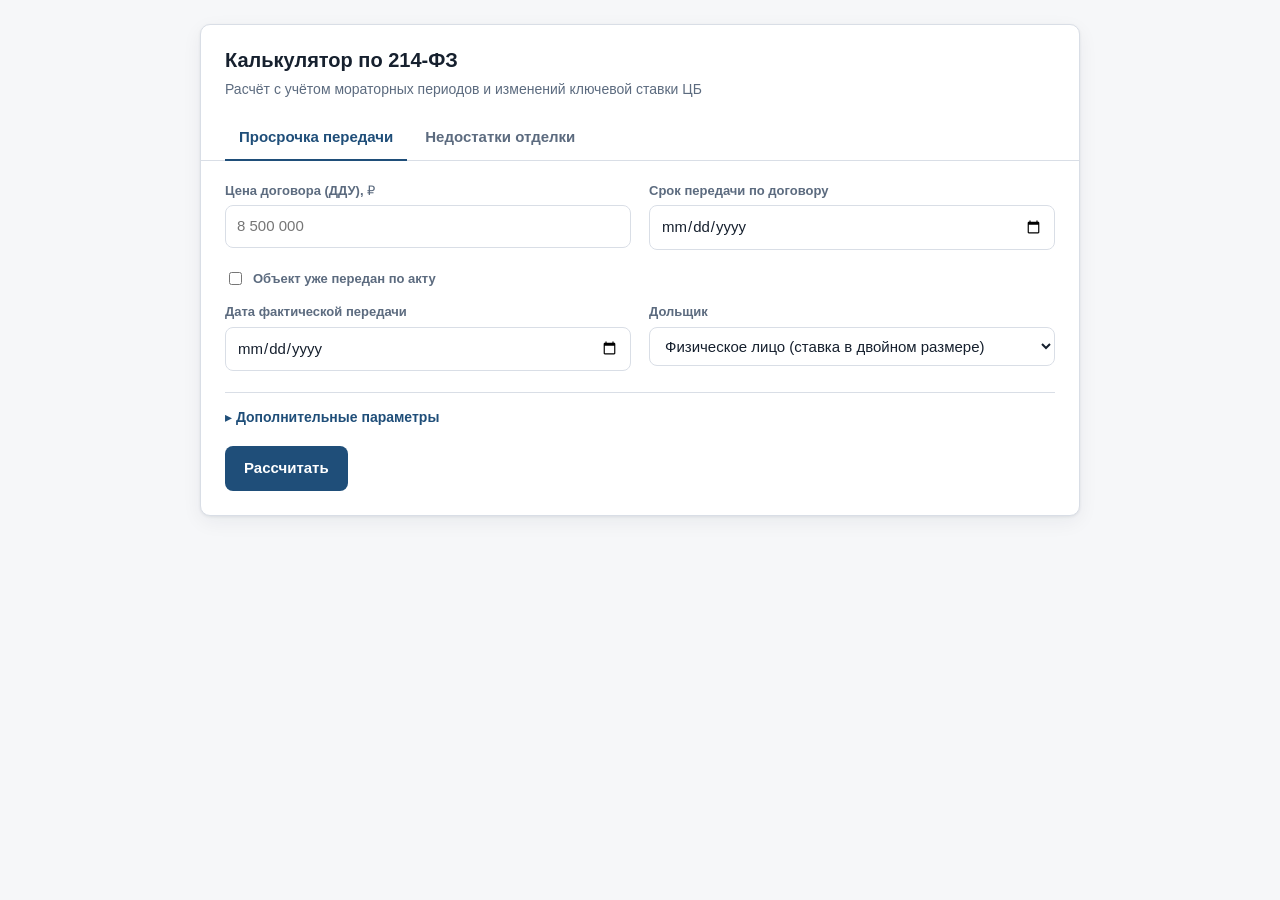
==== widget/index.html @ 31caa730 "Implement Phase 1: 214-FZ penalty calculator with lead capture Adds the calculation core, HTTP API, " ====
<!doctype html>
<html lang="ru">
<head>
<meta charset="utf-8">
<meta name="viewport" content="width=device-width, initial-scale=1">
<title>Калькулятор неустойки по 214-ФЗ</title>
<link rel="stylesheet" href="calculator.css">
</head>
<body class="calc-standalone">

<div class="calc" id="calc">
  <div class="calc__head">
    <h1 class="calc__title">Калькулятор по 214-ФЗ</h1>
    <p class="calc__subtitle">Расчёт с учётом мораторных периодов и изменений ключевой ставки ЦБ</p>
  </div>

  <div class="calc__tabs" role="tablist">
    <button class="calc__tab" role="tab" id="tab-delay" aria-selected="true" data-mode="delay">Просрочка передачи</button>
    <button class="calc__tab" role="tab" id="tab-defects" aria-selected="false" data-mode="defects">Недостатки отделки</button>
  </div>

  <div class="calc__body">
    <div id="rate-banner"></div>

    <!-- ================= Режим 1: просрочка передачи ================= -->
    <form id="form-delay" novalidate>
      <div class="calc__grid">
        <div class="field">
          <label for="d-price">Цена договора (ДДУ), ₽</label>
          <input type="text" id="d-price" inputmode="numeric" autocomplete="off" placeholder="8 500 000">
          <span class="error" data-error-for="d-price"></span>
        </div>
        <div class="field">
          <label for="d-due">Срок передачи по договору</label>
          <input type="date" id="d-due">
          <span class="error" data-error-for="d-due"></span>
        </div>
        <div class="field field--wide">
          <label class="check">
            <input type="checkbox" id="d-transferred">
            <span>Объект уже передан по акту</span>
          </label>
        </div>
        <div class="field" id="d-actual-wrap" hidden>
          <label for="d-actual">Дата фактической передачи</label>
          <input type="date" id="d-actual">
          <span class="error" data-error-for="d-actual"></span>
        </div>
        <div class="field">
          <label for="d-party">Дольщик</label>
          <select id="d-party">
            <option value="individual">Физическое лицо (ставка в двойном размере)</option>
            <option value="legal">Юридическое лицо</option>
          </select>
        </div>
      </div>

      <details class="calc__more">
        <summary>Дополнительные параметры</summary>
        <div class="calc__grid">
          <div class="field">
            <label for="d-rate-mode">Какую ставку применять</label>
            <select id="d-rate-mode" data-rate-mode>
              <option value="on_obligation_date">На день исполнения обязательства по договору</option>
              <option value="on_actual_date">На дату фактической передачи</option>
              <option value="on_claim_date">На дату подачи иска</option>
              <option value="per_segment">По каждому периоду — свою действовавшую</option>
              <option value="manual">Ввести вручную</option>
            </select>
          </div>
          <div class="field" data-show-for="manual" hidden>
            <label for="d-manual-rate">Ставка вручную, %</label>
            <input type="text" id="d-manual-rate" inputmode="decimal" placeholder="16,5">
          </div>
          <div class="field" data-show-for="on_claim_date" hidden>
            <label for="d-claim-date">Дата подачи иска</label>
            <input type="date" id="d-claim-date">
          </div>
          <div class="field">
            <label for="d-moral">Моральный вред (заявляемый), ₽</label>
            <input type="text" id="d-moral" inputmode="numeric" placeholder="50 000">
          </div>
          <div class="field">
            <label for="d-duty">Госпошлина, ₽</label>
            <input type="text" id="d-duty" inputmode="numeric" placeholder="0">
          </div>
          <div class="field">
            <label for="d-lawyer">Расходы на представителя, ₽</label>
            <input type="text" id="d-lawyer" inputmode="numeric" placeholder="0">
          </div>
          <div class="field field--wide">
            <label class="check">
              <input type="checkbox" id="d-penalty" checked>
              <span>Включить штраф в пользу потребителя</span>
            </label>
          </div>
        </div>
      </details>

      <div class="calc__actions">
        <button type="submit" class="btn btn--primary">Рассчитать</button>
      </div>
    </form>

    <!-- ================= Режим 2: недостатки отделки ================= -->
    <form id="form-defects" novalidate hidden>
      <div class="calc__grid">
        <div class="field">
          <label for="f-repair">Стоимость устранения недостатков, ₽</label>
          <input type="text" id="f-repair" inputmode="numeric" placeholder="450 000">
          <span class="hint">По заключению эксперта</span>
          <span class="error" data-error-for="f-repair"></span>
        </div>
        <div class="field">
          <label for="f-demand">Дата вручения требования застройщику</label>
          <input type="date" id="f-demand">
          <span class="error" data-error-for="f-demand"></span>
        </div>
        <div class="field field--wide">
          <label class="check">
            <input type="checkbox" id="f-satisfied">
            <span>Требование удовлетворено</span>
          </label>
        </div>
        <div class="field" id="f-satisfied-wrap" hidden>
          <label for="f-satisfied-date">Дата удовлетворения</label>
          <input type="date" id="f-satisfied-date">
          <span class="error" data-error-for="f-satisfied-date"></span>
        </div>
        <div class="field">
          <label for="f-expertise">Расходы на экспертизу, ₽</label>
          <input type="text" id="f-expertise" inputmode="numeric" placeholder="45 000">
        </div>
      </div>

      <details class="calc__more">
        <summary>Дополнительные параметры</summary>
        <div class="calc__grid">
          <div class="field">
            <label for="f-rate-mode">Какую ставку применять</label>
            <select id="f-rate-mode" data-rate-mode>
              <option value="on_obligation_date">На дату окончания срока на удовлетворение требования</option>
              <option value="on_actual_date">На дату удовлетворения требования</option>
              <option value="on_claim_date">На дату подачи иска</option>
              <option value="per_segment">По каждому периоду — свою действовавшую</option>
              <option value="manual">Ввести вручную</option>
            </select>
          </div>
          <div class="field" data-show-for="manual" hidden>
            <label for="f-manual-rate">Ставка вручную, %</label>
            <input type="text" id="f-manual-rate" inputmode="decimal" placeholder="16,5">
          </div>
          <div class="field" data-show-for="on_claim_date" hidden>
            <label for="f-claim-date">Дата подачи иска</label>
            <input type="date" id="f-claim-date">
          </div>
          <div class="field">
            <label for="f-moral">Моральный вред (заявляемый), ₽</label>
            <input type="text" id="f-moral" inputmode="numeric" placeholder="20 000">
          </div>
          <div class="field">
            <label for="f-duty">Госпошлина, ₽</label>
            <input type="text" id="f-duty" inputmode="numeric" placeholder="0">
          </div>
          <div class="field">
            <label for="f-lawyer">Расходы на представителя, ₽</label>
            <input type="text" id="f-lawyer" inputmode="numeric" placeholder="0">
          </div>
          <div class="field field--wide">
            <label class="check">
              <input type="checkbox" id="f-penalty" checked>
              <span>Включить штраф в пользу потребителя</span>
            </label>
          </div>
          <div class="field field--wide">
            <label class="check">
              <input type="checkbox" id="f-include-repair" checked>
              <span>Включить стоимость устранения в итоговую сумму</span>
            </label>
          </div>
        </div>
      </details>

      <div class="calc__actions">
        <button type="submit" class="btn btn--primary">Рассчитать</button>
      </div>
    </form>

    <div id="form-error"></div>

    <!-- ================= Результат ================= -->
    <section class="result" id="result" hidden aria-live="polite">
      <div class="result__total">
        <div>
          <div class="result__total-label">Итого к взысканию</div>
          <div class="result__total-value" id="r-total">— ₽</div>
        </div>
        <div class="result__period" id="r-period"></div>
      </div>

      <div id="r-warnings"></div>

      <div id="r-segments-block" hidden>
        <h3>Расчёт по периодам</h3>
        <div class="table-wrap">
          <table class="calc-table">
            <thead>
              <tr><th>Период</th><th>Дней</th><th>Ставка</th><th>Расчёт</th><th class="num">Сумма, ₽</th></tr>
            </thead>
            <tbody id="r-segments"></tbody>
          </table>
        </div>
        <p class="note-list" id="r-rate-mode" style="list-style:none;padding-left:0"></p>
      </div>

      <div id="r-excluded-block" hidden>
        <h3>Периоды, исключённые из расчёта</h3>
        <div class="table-wrap">
          <table class="calc-table">
            <thead><tr><th>Период</th><th>Дней</th><th>Основание</th></tr></thead>
            <tbody id="r-excluded"></tbody>
          </table>
        </div>
      </div>

      <h3>Состав требований</h3>
      <div class="table-wrap">
        <table class="calc-table">
          <thead><tr><th>Требование</th><th>Основание</th><th class="num">Сумма, ₽</th></tr></thead>
          <tbody id="r-lines"></tbody>
        </table>
      </div>

      <ul class="note-list" id="r-notes"></ul>
      <p class="disclaimer" id="r-disclaimer"></p>

      <div class="calc__actions">
        <button type="button" class="btn btn--primary" id="btn-lead">Получить детальный расчёт с юристом</button>
        <button type="button" class="btn btn--ghost" id="btn-print">Скачать расчёт (PDF)</button>
      </div>

      <!-- ================= Заявка ================= -->
      <div class="lead" id="lead" hidden>
        <h3>Детальный расчёт и разбор ситуации</h3>
        <p class="lead__sub">Юрист проверит расчёт, оценит перспективы и скажет, какие документы нужны. Расчёт прикрепим к заявке автоматически.</p>
        <form id="form-lead" novalidate>
          <div class="calc__grid">
            <div class="field">
              <label for="l-name">Имя</label>
              <input type="text" id="l-name" autocomplete="name" placeholder="Как к вам обращаться">
              <span class="error" data-error-for="l-name"></span>
            </div>
            <div class="field">
              <label for="l-phone">Телефон</label>
              <input type="tel" id="l-phone" autocomplete="tel" placeholder="+7 900 000-00-00">
              <span class="error" data-error-for="l-phone"></span>
            </div>
            <div class="field">
              <label for="l-region">Регион</label>
              <select id="l-region">
                <option value="msk">Москва и область</option>
                <option value="spb">Санкт-Петербург и область</option>
                <option value="kzn">Казань и Татарстан</option>
                <option value="other">Другой регион</option>
              </select>
            </div>
            <div class="field">
              <label for="l-project">ЖК / объект</label>
              <input type="text" id="l-project" placeholder="Название жилого комплекса">
            </div>
            <div class="field field--wide">
              <label for="l-comment">Комментарий</label>
              <textarea id="l-comment" rows="2" placeholder="Коротко о ситуации"></textarea>
            </div>
            <div class="field field--wide">
              <label class="check">
                <input type="checkbox" id="l-consent">
                <span>Согласен на обработку персональных данных в соответствии с
                  <a href="/policy" target="_blank" rel="noopener" id="l-policy-link">политикой конфиденциальности</a></span>
              </label>
              <span class="error" data-error-for="l-consent"></span>
            </div>
          </div>
          <div class="lead__honey">
            <label for="l-website">Не заполняйте это поле</label>
            <input type="text" id="l-website" tabindex="-1" autocomplete="off">
          </div>
          <div class="calc__actions">
            <button type="submit" class="btn btn--primary" id="btn-lead-submit">Отправить заявку</button>
          </div>
        </form>
        <!-- Статус вне формы: после успешной отправки форма скрывается -->
        <div id="lead-status"></div>
      </div>
    </section>
  </div>
</div>

<script src="calculator.js"></script>
</body>
</html>
---- widget/calculator.css ----
:root {
  --bg: #ffffff;
  --surface: #f6f7f9;
  --surface-2: #eef1f5;
  --border: #d9dee6;
  --text: #16202e;
  --muted: #5c6b7f;
  --accent: #1f4e79;
  --accent-hover: #16395a;
  --accent-soft: #e8f0f8;
  --warning-bg: #fff6e6;
  --warning-border: #d99000;
  --danger: #b02020;
  --ok: #1d7a45;
  --radius: 10px;
  --shadow: 0 1px 3px rgba(22, 32, 46, .08), 0 6px 20px rgba(22, 32, 46, .06);
  color-scheme: light;
}

* { box-sizing: border-box; }

body.calc-standalone {
  margin: 0;
  padding: 24px 16px;
  background: var(--surface);
  font-family: -apple-system, BlinkMacSystemFont, "Segoe UI", Roboto, "Helvetica Neue", Arial, sans-serif;
  color: var(--text);
}

.calc {
  max-width: 880px;
  margin: 0 auto;
  background: var(--bg);
  border: 1px solid var(--border);
  border-radius: var(--radius);
  box-shadow: var(--shadow);
  overflow: hidden;
  font-family: -apple-system, BlinkMacSystemFont, "Segoe UI", Roboto, "Helvetica Neue", Arial, sans-serif;
  color: var(--text);
  font-size: 15px;
  line-height: 1.5;
}

.calc__head { padding: 20px 24px 0; }
.calc__title { margin: 0 0 4px; font-size: 20px; font-weight: 650; }
.calc__subtitle { margin: 0 0 16px; color: var(--muted); font-size: 14px; }

.calc__tabs { display: flex; gap: 4px; border-bottom: 1px solid var(--border); padding: 0 24px; }
.calc__tab {
  appearance: none; border: 0; background: none; cursor: pointer;
  font: inherit; font-weight: 550; color: var(--muted);
  padding: 10px 14px; border-bottom: 2px solid transparent; margin-bottom: -1px;
}
.calc__tab:hover { color: var(--text); }
.calc__tab[aria-selected="true"] { color: var(--accent); border-bottom-color: var(--accent); }

.calc__body { padding: 20px 24px 24px; }

.calc__grid { display: grid; grid-template-columns: repeat(2, minmax(0, 1fr)); gap: 14px 18px; }
.calc__grid--full { grid-template-columns: 1fr; }

.field { display: flex; flex-direction: column; gap: 5px; min-width: 0; }
.field--wide { grid-column: 1 / -1; }
.field > label { font-size: 13px; font-weight: 550; color: var(--muted); }
.field input[type="text"],
.field input[type="date"],
.field input[type="tel"],
.field input[type="email"],
.field select,
.field textarea {
  font: inherit; color: var(--text); background: var(--bg);
  border: 1px solid var(--border); border-radius: 8px; padding: 9px 11px;
  width: 100%; min-width: 0;
}
.field input:focus, .field select:focus, .field textarea:focus {
  outline: 2px solid var(--accent-soft); border-color: var(--accent);
}
.field .hint { font-size: 12px; color: var(--muted); }
.field .error { font-size: 12px; color: var(--danger); }

.check { display: flex; align-items: flex-start; gap: 8px; font-size: 14px; }
.check input { margin-top: 3px; flex: none; }

.calc__more { margin-top: 16px; border-top: 1px solid var(--border); padding-top: 14px; }
.calc__more > summary {
  cursor: pointer; font-weight: 550; color: var(--accent); font-size: 14px; list-style: none;
}
.calc__more > summary::-webkit-details-marker { display: none; }
.calc__more > summary::before { content: "▸ "; }
.calc__more[open] > summary::before { content: "▾ "; }
.calc__more .calc__grid { margin-top: 14px; }

.calc__actions { display: flex; flex-wrap: wrap; gap: 10px; margin-top: 18px; align-items: center; }

.btn {
  font: inherit; font-weight: 550; cursor: pointer; border-radius: 8px;
  padding: 10px 18px; border: 1px solid transparent;
}
.btn--primary { background: var(--accent); color: #fff; }
.btn--primary:hover { background: var(--accent-hover); }
.btn--ghost { background: var(--bg); color: var(--accent); border-color: var(--border); }
.btn--ghost:hover { background: var(--surface); }
.btn:disabled { opacity: .55; cursor: progress; }

.result { margin-top: 22px; border-top: 1px solid var(--border); padding-top: 20px; }
.result[hidden] { display: none; }

.result__total {
  background: var(--accent-soft); border: 1px solid #c9dcee; border-radius: var(--radius);
  padding: 16px 18px; display: flex; flex-wrap: wrap; gap: 6px 16px;
  align-items: baseline; justify-content: space-between;
}
.result__total-label { font-size: 14px; color: var(--muted); }
.result__total-value { font-size: 28px; font-weight: 700; color: var(--accent); }
.result__period { font-size: 13px; color: var(--muted); width: 100%; }

.result h3 { font-size: 15px; margin: 20px 0 8px; }

.table-wrap { overflow-x: auto; -webkit-overflow-scrolling: touch; }
table.calc-table { width: 100%; border-collapse: collapse; font-size: 13.5px; min-width: 520px; }
table.calc-table th, table.calc-table td {
  border-bottom: 1px solid var(--border); padding: 8px 10px; text-align: left; vertical-align: top;
}
table.calc-table th { background: var(--surface); font-weight: 600; color: var(--muted); white-space: nowrap; }
table.calc-table td.num { text-align: right; white-space: nowrap; }
table.calc-table tr.total td { font-weight: 700; background: var(--surface); border-top: 2px solid var(--border); }
table.calc-table .sub { display: block; font-size: 12px; color: var(--muted); }

.note-list { margin: 12px 0 0; padding-left: 18px; color: var(--muted); font-size: 13px; }
.note-list li { margin-bottom: 4px; }

.banner { border-radius: 8px; padding: 12px 14px; font-size: 13.5px; margin: 14px 0; }
.banner--warn { background: var(--warning-bg); border-left: 3px solid var(--warning-border); }
.banner--error { background: #fdeeee; border-left: 3px solid var(--danger); color: #7a1414; }
.banner--ok { background: #eaf7ef; border-left: 3px solid var(--ok); }
.banner strong { display: block; margin-bottom: 3px; }

.disclaimer { margin-top: 16px; font-size: 12.5px; color: var(--muted); font-style: italic; }

.lead { margin-top: 20px; border: 1px solid var(--border); border-radius: var(--radius); padding: 18px; background: var(--surface); }
.lead[hidden] { display: none; }
.lead h3 { margin: 0 0 4px; font-size: 16px; }
.lead p.lead__sub { margin: 0 0 14px; font-size: 13.5px; color: var(--muted); }
.lead__honey { position: absolute; left: -9999px; width: 1px; height: 1px; overflow: hidden; }

@media (max-width: 620px) {
  .calc__grid { grid-template-columns: 1fr; }
  .calc__head, .calc__tabs, .calc__body { padding-left: 16px; padding-right: 16px; }
  .result__total-value { font-size: 24px; }
  .calc__tab { padding: 10px 8px; font-size: 14px; }
}
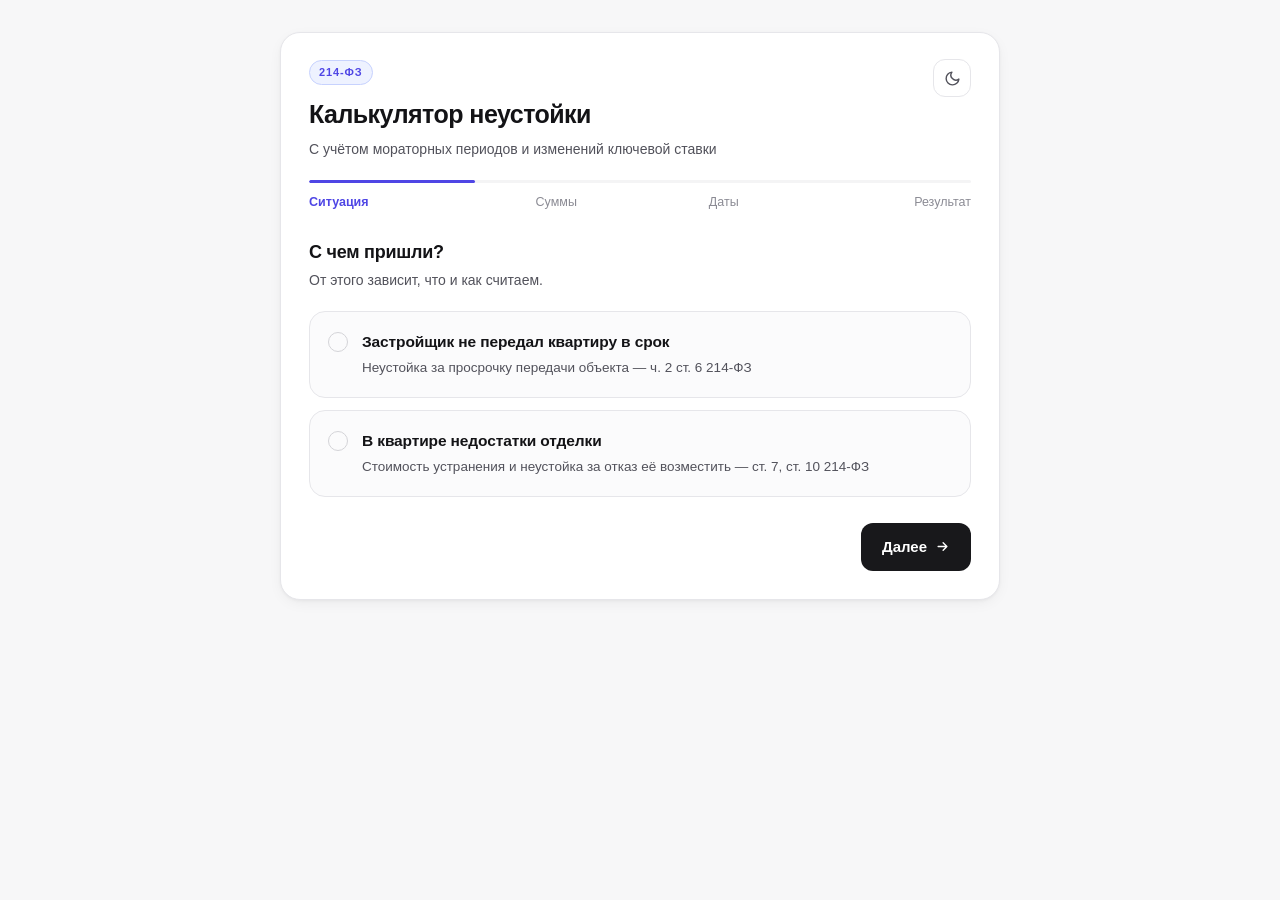
==== commit abd21546: "Redesign the calculator widget as a modern step-by-step wizard Replaces the single-screen form with " ====
--- a/widget/index.html
+++ b/widget/index.html
@@ -5,296 +5,377 @@
 <meta name="viewport" content="width=device-width, initial-scale=1">
 <title>Калькулятор неустойки по 214-ФЗ</title>
 <link rel="stylesheet" href="calculator.css">
+<script>
+  // Тема применяется до первой отрисовки, чтобы не мигало светлым.
+  try {
+    var saved = localStorage.getItem("calc-theme");
+    if (saved === "light" || saved === "dark") {
+      document.documentElement.setAttribute("data-theme", saved);
+    }
+  } catch (e) { /* приватный режим — остаёмся на системной теме */ }
+</script>
 </head>
 <body class="calc-standalone">
 
-<div class="calc" id="calc">
-  <div class="calc__head">
-    <h1 class="calc__title">Калькулятор по 214-ФЗ</h1>
-    <p class="calc__subtitle">Расчёт с учётом мораторных периодов и изменений ключевой ставки ЦБ</p>
-  </div>
-
-  <div class="calc__tabs" role="tablist">
-    <button class="calc__tab" role="tab" id="tab-delay" aria-selected="true" data-mode="delay">Просрочка передачи</button>
-    <button class="calc__tab" role="tab" id="tab-defects" aria-selected="false" data-mode="defects">Недостатки отделки</button>
-  </div>
-
-  <div class="calc__body">
-    <div id="rate-banner"></div>
-
-    <!-- ================= Режим 1: просрочка передачи ================= -->
-    <form id="form-delay" novalidate>
-      <div class="calc__grid">
-        <div class="field">
-          <label for="d-price">Цена договора (ДДУ), ₽</label>
-          <input type="text" id="d-price" inputmode="numeric" autocomplete="off" placeholder="8 500 000">
+<!-- Иконки одним спрайтом -->
+<svg width="0" height="0" style="position:absolute" aria-hidden="true">
+  <symbol id="i-sun" viewBox="0 0 24 24" fill="none" stroke="currentColor" stroke-width="2" stroke-linecap="round">
+    <circle cx="12" cy="12" r="4"/><path d="M12 2v2M12 20v2M4.9 4.9l1.4 1.4M17.7 17.7l1.4 1.4M2 12h2M20 12h2M4.9 19.1l1.4-1.4M17.7 6.3l1.4-1.4"/>
+  </symbol>
+  <symbol id="i-moon" viewBox="0 0 24 24" fill="none" stroke="currentColor" stroke-width="2" stroke-linecap="round" stroke-linejoin="round">
+    <path d="M21 12.8A9 9 0 1111.2 3a7 7 0 009.8 9.8z"/>
+  </symbol>
+  <symbol id="i-check" viewBox="0 0 24 24" fill="none" stroke="currentColor" stroke-width="3.2" stroke-linecap="round" stroke-linejoin="round">
+    <path d="M20 6L9 17l-5-5"/>
+  </symbol>
+  <symbol id="i-right" viewBox="0 0 24 24" fill="none" stroke="currentColor" stroke-width="2.2" stroke-linecap="round" stroke-linejoin="round">
+    <path d="M5 12h14M13 6l6 6-6 6"/>
+  </symbol>
+  <symbol id="i-left" viewBox="0 0 24 24" fill="none" stroke="currentColor" stroke-width="2.2" stroke-linecap="round" stroke-linejoin="round">
+    <path d="M19 12H5M11 18l-6-6 6-6"/>
+  </symbol>
+  <symbol id="i-chevron" viewBox="0 0 24 24" fill="none" stroke="currentColor" stroke-width="2.4" stroke-linecap="round" stroke-linejoin="round">
+    <path d="M9 6l6 6-6 6"/>
+  </symbol>
+  <symbol id="i-alert" viewBox="0 0 24 24" fill="none" stroke="currentColor" stroke-width="2" stroke-linecap="round" stroke-linejoin="round">
+    <circle cx="12" cy="12" r="9"/><path d="M12 7.5v5M12 16.2v.3"/>
+  </symbol>
+  <symbol id="i-ok" viewBox="0 0 24 24" fill="none" stroke="currentColor" stroke-width="2" stroke-linecap="round" stroke-linejoin="round">
+    <circle cx="12" cy="12" r="9"/><path d="M8.5 12.3l2.4 2.4 4.6-4.9"/>
+  </symbol>
+  <symbol id="i-doc" viewBox="0 0 24 24" fill="none" stroke="currentColor" stroke-width="2" stroke-linecap="round" stroke-linejoin="round">
+    <path d="M14 3H7a2 2 0 00-2 2v14a2 2 0 002 2h10a2 2 0 002-2V8z"/><path d="M14 3v5h5M9 13h6M9 17h4"/>
+  </symbol>
+</svg>
+
+<main class="calc" id="calc">
+
+  <header class="top">
+    <div>
+      <span class="top__eyebrow">214-ФЗ</span>
+      <h1 class="top__title">Калькулятор неустойки</h1>
+      <p class="top__sub">С учётом мораторных периодов и изменений ключевой ставки</p>
+    </div>
+    <button type="button" class="icon-btn" id="theme-toggle" aria-label="Переключить тему">
+      <svg class="icon-sun"><use href="#i-sun"/></svg>
+      <svg class="icon-moon"><use href="#i-moon"/></svg>
+    </button>
+  </header>
+
+  <nav class="steps" aria-label="Шаги расчёта">
+    <div class="steps__track"><div class="steps__fill" id="steps-fill"></div></div>
+    <ol class="steps__list" id="steps-list">
+      <li data-step="1" data-state="current">Ситуация</li>
+      <li data-step="2">Суммы</li>
+      <li data-step="3">Даты</li>
+      <li data-step="4">Результат</li>
+    </ol>
+  </nav>
+
+  <div class="stage">
+    <div id="global-note"></div>
+
+    <!-- ================= Шаг 1. Ситуация ================= -->
+    <section class="step" data-step="1" data-active="true">
+      <h2 class="step__title">С чем пришли?</h2>
+      <p class="step__hint">От этого зависит, что и как считаем.</p>
+
+      <div class="choices">
+        <label class="choice">
+          <input type="radio" name="mode" value="delay">
+          <span class="choice__mark"></span>
+          <span class="choice__body">
+            <span class="choice__name">Застройщик не передал квартиру в срок</span>
+            <span class="choice__desc">Неустойка за просрочку передачи объекта — ч. 2 ст. 6 214-ФЗ</span>
+          </span>
+        </label>
+
+        <label class="choice">
+          <input type="radio" name="mode" value="defects">
+          <span class="choice__mark"></span>
+          <span class="choice__body">
+            <span class="choice__name">В квартире недостатки отделки</span>
+            <span class="choice__desc">Стоимость устранения и неустойка за отказ её возместить — ст. 7, ст. 10 214-ФЗ</span>
+          </span>
+        </label>
+      </div>
+
+      <div class="nav nav--end">
+        <button type="button" class="btn btn--solid" data-next>Далее <svg><use href="#i-right"/></svg></button>
+      </div>
+    </section>
+
+    <!-- ================= Шаг 2. Суммы ================= -->
+    <section class="step" data-step="2">
+      <h2 class="step__title" id="s2-title">Суммы по договору</h2>
+      <p class="step__hint" id="s2-hint">Цифры возьмите из договора и заключения эксперта.</p>
+
+      <div class="grid" data-mode-panel="delay">
+        <div class="field wide">
+          <label for="d-price">Цена договора (ДДУ)</label>
+          <div class="suffix">
+            <input type="text" id="d-price" inputmode="numeric" autocomplete="off" placeholder="8 500 000">
+            <span>₽</span>
+          </div>
+          <span class="hint">Полная стоимость объекта по ДДУ, без учёта доплат за метраж</span>
           <span class="error" data-error-for="d-price"></span>
         </div>
-        <div class="field">
-          <label for="d-due">Срок передачи по договору</label>
+        <div class="field wide">
+          <label for="d-party">Кто дольщик</label>
+          <select id="d-party">
+            <option value="individual">Физическое лицо — ставка в двойном размере</option>
+            <option value="legal">Юридическое лицо</option>
+          </select>
+        </div>
+      </div>
+
+      <div class="grid" data-mode-panel="defects" hidden>
+        <div class="field wide">
+          <label for="f-repair">Стоимость устранения недостатков</label>
+          <div class="suffix">
+            <input type="text" id="f-repair" inputmode="numeric" autocomplete="off" placeholder="450 000">
+            <span>₽</span>
+          </div>
+          <span class="hint">По заключению независимого эксперта</span>
+          <span class="error" data-error-for="f-repair"></span>
+        </div>
+        <div class="field wide">
+          <label for="f-expertise">Расходы на экспертизу</label>
+          <div class="suffix">
+            <input type="text" id="f-expertise" inputmode="numeric" autocomplete="off" placeholder="45 000">
+            <span>₽</span>
+          </div>
+          <span class="hint">Взыскиваются с застройщика отдельной строкой</span>
+        </div>
+      </div>
+
+      <div class="nav">
+        <button type="button" class="btn btn--quiet" data-back><svg><use href="#i-left"/></svg> Назад</button>
+        <span class="spacer"></span>
+        <button type="button" class="btn btn--solid" data-next>Далее <svg><use href="#i-right"/></svg></button>
+      </div>
+    </section>
+
+    <!-- ================= Шаг 3. Даты ================= -->
+    <section class="step" data-step="3">
+      <h2 class="step__title" id="s3-title">Сроки</h2>
+      <p class="step__hint" id="s3-hint">По этим датам считается период просрочки.</p>
+
+      <div class="grid" data-mode-panel="delay">
+        <div class="field wide">
+          <label for="d-due">Срок передачи объекта по договору</label>
           <input type="date" id="d-due">
+          <span class="hint">Дата, до которой застройщик обязался передать квартиру</span>
           <span class="error" data-error-for="d-due"></span>
         </div>
-        <div class="field field--wide">
-          <label class="check">
+        <div class="field wide">
+          <label class="switch">
             <input type="checkbox" id="d-transferred">
-            <span>Объект уже передан по акту</span>
+            <span class="switch__box"><svg><use href="#i-check"/></svg></span>
+            <span class="switch__text">Объект уже передан по акту</span>
           </label>
         </div>
-        <div class="field" id="d-actual-wrap" hidden>
+        <div class="field wide" id="d-actual-wrap" hidden>
           <label for="d-actual">Дата фактической передачи</label>
           <input type="date" id="d-actual">
           <span class="error" data-error-for="d-actual"></span>
         </div>
-        <div class="field">
-          <label for="d-party">Дольщик</label>
-          <select id="d-party">
-            <option value="individual">Физическое лицо (ставка в двойном размере)</option>
-            <option value="legal">Юридическое лицо</option>
-          </select>
-        </div>
-      </div>
-
-      <details class="calc__more">
-        <summary>Дополнительные параметры</summary>
-        <div class="calc__grid">
-          <div class="field">
-            <label for="d-rate-mode">Какую ставку применять</label>
-            <select id="d-rate-mode" data-rate-mode>
-              <option value="on_obligation_date">На день исполнения обязательства по договору</option>
-              <option value="on_actual_date">На дату фактической передачи</option>
+      </div>
+
+      <div class="grid" data-mode-panel="defects" hidden>
+        <div class="field wide">
+          <label for="f-demand">Дата вручения требования застройщику</label>
+          <input type="date" id="f-demand">
+          <span class="hint">День, когда застройщик получил вашу претензию</span>
+          <span class="error" data-error-for="f-demand"></span>
+        </div>
+        <div class="field wide">
+          <label class="switch">
+            <input type="checkbox" id="f-satisfied">
+            <span class="switch__box"><svg><use href="#i-check"/></svg></span>
+            <span class="switch__text">Требование удовлетворено</span>
+          </label>
+        </div>
+        <div class="field wide" id="f-satisfied-wrap" hidden>
+          <label for="f-satisfied-date">Дата удовлетворения</label>
+          <input type="date" id="f-satisfied-date">
+          <span class="error" data-error-for="f-satisfied-date"></span>
+        </div>
+      </div>
+
+      <details class="more">
+        <summary><svg><use href="#i-chevron"/></svg> Дополнительные параметры</summary>
+        <div class="grid">
+          <div class="field wide">
+            <label for="a-rate-mode">Какую ключевую ставку применять</label>
+            <select id="a-rate-mode">
+              <option value="on_obligation_date">На день исполнения обязательства</option>
+              <option value="on_actual_date">На дату фактического исполнения</option>
               <option value="on_claim_date">На дату подачи иска</option>
               <option value="per_segment">По каждому периоду — свою действовавшую</option>
               <option value="manual">Ввести вручную</option>
             </select>
           </div>
           <div class="field" data-show-for="manual" hidden>
-            <label for="d-manual-rate">Ставка вручную, %</label>
-            <input type="text" id="d-manual-rate" inputmode="decimal" placeholder="16,5">
+            <label for="a-manual-rate">Ставка вручную</label>
+            <div class="suffix">
+              <input type="text" id="a-manual-rate" inputmode="decimal" placeholder="16,5">
+              <span>%</span>
+            </div>
           </div>
           <div class="field" data-show-for="on_claim_date" hidden>
-            <label for="d-claim-date">Дата подачи иска</label>
-            <input type="date" id="d-claim-date">
+            <label for="a-claim-date">Дата подачи иска</label>
+            <input type="date" id="a-claim-date">
           </div>
           <div class="field">
-            <label for="d-moral">Моральный вред (заявляемый), ₽</label>
-            <input type="text" id="d-moral" inputmode="numeric" placeholder="50 000">
+            <label for="a-moral">Моральный вред</label>
+            <div class="suffix">
+              <input type="text" id="a-moral" inputmode="numeric" placeholder="50 000"><span>₽</span>
+            </div>
           </div>
           <div class="field">
-            <label for="d-duty">Госпошлина, ₽</label>
-            <input type="text" id="d-duty" inputmode="numeric" placeholder="0">
+            <label for="a-duty">Госпошлина</label>
+            <div class="suffix">
+              <input type="text" id="a-duty" inputmode="numeric" placeholder="0"><span>₽</span>
+            </div>
           </div>
           <div class="field">
-            <label for="d-lawyer">Расходы на представителя, ₽</label>
-            <input type="text" id="d-lawyer" inputmode="numeric" placeholder="0">
-          </div>
-          <div class="field field--wide">
-            <label class="check">
-              <input type="checkbox" id="d-penalty" checked>
-              <span>Включить штраф в пользу потребителя</span>
+            <label for="a-lawyer">Расходы на представителя</label>
+            <div class="suffix">
+              <input type="text" id="a-lawyer" inputmode="numeric" placeholder="0"><span>₽</span>
+            </div>
+          </div>
+          <div class="field wide">
+            <label class="switch">
+              <input type="checkbox" id="a-penalty" checked>
+              <span class="switch__box"><svg><use href="#i-check"/></svg></span>
+              <span class="switch__text">Включить штраф в пользу потребителя</span>
             </label>
           </div>
+          <div class="field wide" data-mode-panel="defects" hidden>
+            <label class="switch">
+              <input type="checkbox" id="a-include-repair" checked>
+              <span class="switch__box"><svg><use href="#i-check"/></svg></span>
+              <span class="switch__text">Включить стоимость устранения в итоговую сумму</span>
+            </label>
+          </div>
         </div>
       </details>
 
-      <div class="calc__actions">
-        <button type="submit" class="btn btn--primary">Рассчитать</button>
-      </div>
-    </form>
-
-    <!-- ================= Режим 2: недостатки отделки ================= -->
-    <form id="form-defects" novalidate hidden>
-      <div class="calc__grid">
-        <div class="field">
-          <label for="f-repair">Стоимость устранения недостатков, ₽</label>
-          <input type="text" id="f-repair" inputmode="numeric" placeholder="450 000">
-          <span class="hint">По заключению эксперта</span>
-          <span class="error" data-error-for="f-repair"></span>
-        </div>
-        <div class="field">
-          <label for="f-demand">Дата вручения требования застройщику</label>
-          <input type="date" id="f-demand">
-          <span class="error" data-error-for="f-demand"></span>
-        </div>
-        <div class="field field--wide">
-          <label class="check">
-            <input type="checkbox" id="f-satisfied">
-            <span>Требование удовлетворено</span>
-          </label>
-        </div>
-        <div class="field" id="f-satisfied-wrap" hidden>
-          <label for="f-satisfied-date">Дата удовлетворения</label>
-          <input type="date" id="f-satisfied-date">
-          <span class="error" data-error-for="f-satisfied-date"></span>
-        </div>
-        <div class="field">
-          <label for="f-expertise">Расходы на экспертизу, ₽</label>
-          <input type="text" id="f-expertise" inputmode="numeric" placeholder="45 000">
-        </div>
-      </div>
-
-      <details class="calc__more">
-        <summary>Дополнительные параметры</summary>
-        <div class="calc__grid">
-          <div class="field">
-            <label for="f-rate-mode">Какую ставку применять</label>
-            <select id="f-rate-mode" data-rate-mode>
-              <option value="on_obligation_date">На дату окончания срока на удовлетворение требования</option>
-              <option value="on_actual_date">На дату удовлетворения требования</option>
-              <option value="on_claim_date">На дату подачи иска</option>
-              <option value="per_segment">По каждому периоду — свою действовавшую</option>
-              <option value="manual">Ввести вручную</option>
-            </select>
-          </div>
-          <div class="field" data-show-for="manual" hidden>
-            <label for="f-manual-rate">Ставка вручную, %</label>
-            <input type="text" id="f-manual-rate" inputmode="decimal" placeholder="16,5">
-          </div>
-          <div class="field" data-show-for="on_claim_date" hidden>
-            <label for="f-claim-date">Дата подачи иска</label>
-            <input type="date" id="f-claim-date">
-          </div>
-          <div class="field">
-            <label for="f-moral">Моральный вред (заявляемый), ₽</label>
-            <input type="text" id="f-moral" inputmode="numeric" placeholder="20 000">
-          </div>
-          <div class="field">
-            <label for="f-duty">Госпошлина, ₽</label>
-            <input type="text" id="f-duty" inputmode="numeric" placeholder="0">
-          </div>
-          <div class="field">
-            <label for="f-lawyer">Расходы на представителя, ₽</label>
-            <input type="text" id="f-lawyer" inputmode="numeric" placeholder="0">
-          </div>
-          <div class="field field--wide">
-            <label class="check">
-              <input type="checkbox" id="f-penalty" checked>
-              <span>Включить штраф в пользу потребителя</span>
-            </label>
-          </div>
-          <div class="field field--wide">
-            <label class="check">
-              <input type="checkbox" id="f-include-repair" checked>
-              <span>Включить стоимость устранения в итоговую сумму</span>
-            </label>
-          </div>
-        </div>
-      </details>
-
-      <div class="calc__actions">
-        <button type="submit" class="btn btn--primary">Рассчитать</button>
-      </div>
-    </form>
-
-    <div id="form-error"></div>
-
-    <!-- ================= Результат ================= -->
-    <section class="result" id="result" hidden aria-live="polite">
-      <div class="result__total">
-        <div>
-          <div class="result__total-label">Итого к взысканию</div>
-          <div class="result__total-value" id="r-total">— ₽</div>
-        </div>
-        <div class="result__period" id="r-period"></div>
-      </div>
-
-      <div id="r-warnings"></div>
-
-      <div id="r-segments-block" hidden>
-        <h3>Расчёт по периодам</h3>
-        <div class="table-wrap">
-          <table class="calc-table">
-            <thead>
-              <tr><th>Период</th><th>Дней</th><th>Ставка</th><th>Расчёт</th><th class="num">Сумма, ₽</th></tr>
-            </thead>
-            <tbody id="r-segments"></tbody>
+      <div class="nav">
+        <button type="button" class="btn btn--quiet" data-back><svg><use href="#i-left"/></svg> Назад</button>
+        <span class="spacer"></span>
+        <button type="button" class="btn btn--solid" id="btn-calc">Рассчитать <svg><use href="#i-right"/></svg></button>
+      </div>
+    </section>
+
+    <!-- ================= Шаг 4. Результат ================= -->
+    <section class="step" data-step="4">
+      <div class="result" id="result" aria-live="polite">
+        <div class="total">
+          <div class="total__label">Итого к взысканию</div>
+          <div class="total__value" id="r-total">—</div>
+          <div class="total__meta" id="r-period"></div>
+        </div>
+
+        <div id="r-warnings"></div>
+
+        <div id="r-segments-block" hidden>
+          <h3>Расчёт по периодам</h3>
+          <div class="t-scroll">
+            <table class="t t-cards">
+              <thead>
+                <tr><th>Период</th><th>Дней</th><th>Ставка</th><th>Расчёт</th><th>Сумма, ₽</th></tr>
+              </thead>
+              <tbody id="r-segments"></tbody>
+            </table>
+          </div>
+          <p class="hint" id="r-rate-mode" style="margin-top:10px"></p>
+        </div>
+
+        <div id="r-excluded-block" hidden>
+          <h3>Исключено из расчёта</h3>
+          <div class="t-scroll">
+            <table class="t t-cards">
+              <thead><tr><th>Период</th><th>Дней</th><th>Основание</th></tr></thead>
+              <tbody id="r-excluded"></tbody>
+            </table>
+          </div>
+        </div>
+
+        <h3>Состав требований</h3>
+        <div class="t-scroll">
+          <table class="t t-cards">
+            <thead><tr><th>Требование</th><th>Основание</th><th>Сумма, ₽</th></tr></thead>
+            <tbody id="r-lines"></tbody>
           </table>
         </div>
-        <p class="note-list" id="r-rate-mode" style="list-style:none;padding-left:0"></p>
-      </div>
-
-      <div id="r-excluded-block" hidden>
-        <h3>Периоды, исключённые из расчёта</h3>
-        <div class="table-wrap">
-          <table class="calc-table">
-            <thead><tr><th>Период</th><th>Дней</th><th>Основание</th></tr></thead>
-            <tbody id="r-excluded"></tbody>
-          </table>
-        </div>
-      </div>
-
-      <h3>Состав требований</h3>
-      <div class="table-wrap">
-        <table class="calc-table">
-          <thead><tr><th>Требование</th><th>Основание</th><th class="num">Сумма, ₽</th></tr></thead>
-          <tbody id="r-lines"></tbody>
-        </table>
-      </div>
-
-      <ul class="note-list" id="r-notes"></ul>
-      <p class="disclaimer" id="r-disclaimer"></p>
-
-      <div class="calc__actions">
-        <button type="button" class="btn btn--primary" id="btn-lead">Получить детальный расчёт с юристом</button>
-        <button type="button" class="btn btn--ghost" id="btn-print">Скачать расчёт (PDF)</button>
-      </div>
-
-      <!-- ================= Заявка ================= -->
-      <div class="lead" id="lead" hidden>
-        <h3>Детальный расчёт и разбор ситуации</h3>
-        <p class="lead__sub">Юрист проверит расчёт, оценит перспективы и скажет, какие документы нужны. Расчёт прикрепим к заявке автоматически.</p>
-        <form id="form-lead" novalidate>
-          <div class="calc__grid">
-            <div class="field">
-              <label for="l-name">Имя</label>
-              <input type="text" id="l-name" autocomplete="name" placeholder="Как к вам обращаться">
-              <span class="error" data-error-for="l-name"></span>
-            </div>
-            <div class="field">
-              <label for="l-phone">Телефон</label>
-              <input type="tel" id="l-phone" autocomplete="tel" placeholder="+7 900 000-00-00">
-              <span class="error" data-error-for="l-phone"></span>
-            </div>
-            <div class="field">
-              <label for="l-region">Регион</label>
-              <select id="l-region">
-                <option value="msk">Москва и область</option>
-                <option value="spb">Санкт-Петербург и область</option>
-                <option value="kzn">Казань и Татарстан</option>
-                <option value="other">Другой регион</option>
-              </select>
-            </div>
-            <div class="field">
-              <label for="l-project">ЖК / объект</label>
-              <input type="text" id="l-project" placeholder="Название жилого комплекса">
-            </div>
-            <div class="field field--wide">
-              <label for="l-comment">Комментарий</label>
-              <textarea id="l-comment" rows="2" placeholder="Коротко о ситуации"></textarea>
-            </div>
-            <div class="field field--wide">
-              <label class="check">
-                <input type="checkbox" id="l-consent">
-                <span>Согласен на обработку персональных данных в соответствии с
-                  <a href="/policy" target="_blank" rel="noopener" id="l-policy-link">политикой конфиденциальности</a></span>
-              </label>
-              <span class="error" data-error-for="l-consent"></span>
-            </div>
-          </div>
-          <div class="lead__honey">
-            <label for="l-website">Не заполняйте это поле</label>
-            <input type="text" id="l-website" tabindex="-1" autocomplete="off">
-          </div>
-          <div class="calc__actions">
-            <button type="submit" class="btn btn--primary" id="btn-lead-submit">Отправить заявку</button>
-          </div>
-        </form>
-        <!-- Статус вне формы: после успешной отправки форма скрывается -->
-        <div id="lead-status"></div>
+
+        <ul class="bullets" id="r-notes"></ul>
+        <p class="legal" id="r-disclaimer"></p>
+
+        <!-- Заявка -->
+        <div class="cta" id="cta">
+          <h3>Проверить расчёт с юристом</h3>
+          <p>Юрист сверит цифры, оценит перспективы дела и скажет, какие документы нужны. Расчёт прикрепим к заявке автоматически.</p>
+
+          <form id="form-lead" novalidate>
+            <div class="grid">
+              <div class="field">
+                <label for="l-name">Имя</label>
+                <input type="text" id="l-name" autocomplete="name" placeholder="Как к вам обращаться">
+                <span class="error" data-error-for="l-name"></span>
+              </div>
+              <div class="field">
+                <label for="l-phone">Телефон</label>
+                <input type="tel" id="l-phone" autocomplete="tel" placeholder="+7 900 000-00-00">
+                <span class="error" data-error-for="l-phone"></span>
+              </div>
+              <div class="field">
+                <label for="l-region">Регион</label>
+                <select id="l-region">
+                  <option value="msk">Москва и область</option>
+                  <option value="spb">Санкт-Петербург и область</option>
+                  <option value="kzn">Казань и Татарстан</option>
+                  <option value="other">Другой регион</option>
+                </select>
+              </div>
+              <div class="field">
+                <label for="l-project">ЖК или адрес объекта</label>
+                <input type="text" id="l-project" placeholder="Название жилого комплекса">
+              </div>
+              <div class="field wide">
+                <label class="switch consent">
+                  <input type="checkbox" id="l-consent">
+                  <span class="switch__box"><svg><use href="#i-check"/></svg></span>
+                  <span class="switch__text">Согласен на обработку персональных данных в соответствии с
+                    <a href="/policy" target="_blank" rel="noopener" id="l-policy-link">политикой конфиденциальности</a></span>
+                </label>
+                <span class="error" data-error-for="l-consent"></span>
+              </div>
+            </div>
+
+            <div class="honey">
+              <label for="l-website">Не заполняйте это поле</label>
+              <input type="text" id="l-website" tabindex="-1" autocomplete="off">
+            </div>
+
+            <div class="nav nav--end">
+              <button type="submit" class="btn btn--solid btn--wide" id="btn-lead">Отправить заявку</button>
+            </div>
+          </form>
+          <div id="lead-status"></div>
+        </div>
+
+        <div class="nav">
+          <button type="button" class="btn btn--quiet" data-back><svg><use href="#i-left"/></svg> Изменить данные</button>
+          <span class="spacer"></span>
+          <button type="button" class="btn btn--outline" id="btn-print"><svg><use href="#i-doc"/></svg> Расчёт для суда</button>
+        </div>
       </div>
     </section>
   </div>
-</div>
+</main>
 
 <script src="calculator.js"></script>
 </body>
--- a/widget/calculator.css
+++ b/widget/calculator.css
@@ -1,151 +1,523 @@
+/* ==========================================================================
+   Калькулятор 214-ФЗ — светлый минимализм.
+
+   Палитра: нейтральная серая шкала + один акцент (индиго).
+   Основное действие — почти чёрная кнопка, акцент работает на прогрессе,
+   фокусе и ключевых числах. Так интерфейс не пестрит, а внимание уходит
+   на суммы, ради которых человек сюда пришёл.
+
+   Темы: светлая по умолчанию, тёмная — по системе и по переключателю.
+   ========================================================================== */
+
 :root {
-  --bg: #ffffff;
-  --surface: #f6f7f9;
-  --surface-2: #eef1f5;
-  --border: #d9dee6;
-  --text: #16202e;
-  --muted: #5c6b7f;
-  --accent: #1f4e79;
-  --accent-hover: #16395a;
-  --accent-soft: #e8f0f8;
-  --warning-bg: #fff6e6;
-  --warning-border: #d99000;
-  --danger: #b02020;
-  --ok: #1d7a45;
-  --radius: 10px;
-  --shadow: 0 1px 3px rgba(22, 32, 46, .08), 0 6px 20px rgba(22, 32, 46, .06);
+  /* поверхности */
+  --bg: #f7f7f8;
+  --card: #ffffff;
+  --card-2: #fbfbfc;
+  --inset: #f4f4f5;
+
+  /* границы */
+  --border: #e6e6ea;
+  --border-strong: #d4d4d8;
+
+  /* текст */
+  --text: #131316;
+  --text-2: #52525b;
+  --text-3: #8b8b94;
+
+  /* акцент */
+  --accent: #4f46e5;
+  --accent-hover: #4338ca;
+  --accent-soft: #eef2ff;
+  --accent-border: #c7d2fe;
+
+  /* основное действие */
+  --solid: #18181b;
+  --solid-hover: #000000;
+  --solid-text: #ffffff;
+
+  /* семантика */
+  --ok: #047857;
+  --ok-soft: #ecfdf5;
+  --ok-border: #a7f3d0;
+  --warn: #b45309;
+  --warn-soft: #fffbeb;
+  --warn-border: #fde68a;
+  --danger: #dc2626;
+  --danger-soft: #fef2f2;
+  --danger-border: #fecaca;
+
+  /* форма */
+  --r-sm: 8px;
+  --r-md: 12px;
+  --r-lg: 16px;
+  --r-xl: 20px;
+  --ring: 0 0 0 3px var(--accent-soft);
+  --shadow-sm: 0 1px 2px rgba(16, 17, 26, .05);
+  --shadow-md: 0 4px 16px -4px rgba(16, 17, 26, .08), 0 1px 3px rgba(16, 17, 26, .04);
+  --shadow-lg: 0 18px 48px -12px rgba(16, 17, 26, .16);
+
   color-scheme: light;
 }
 
+@media (prefers-color-scheme: dark) {
+  :root:not([data-theme="light"]) {
+    --bg: #09090b;
+    --card: #131317;
+    --card-2: #17171c;
+    --inset: #1c1c22;
+
+    --border: #27272e;
+    --border-strong: #3a3a44;
+
+    --text: #fafafa;
+    --text-2: #a8a8b3;
+    --text-3: #71717f;
+
+    --accent: #818cf8;
+    --accent-hover: #a5b4fc;
+    --accent-soft: #1e1b3a;
+    --accent-border: #3730a3;
+
+    --solid: #fafafa;
+    --solid-hover: #ffffff;
+    --solid-text: #131316;
+
+    --ok: #34d399;
+    --ok-soft: #052e22;
+    --ok-border: #065f46;
+    --warn: #fbbf24;
+    --warn-soft: #2a1f05;
+    --warn-border: #78500a;
+    --danger: #f87171;
+    --danger-soft: #2a1113;
+    --danger-border: #7f1d1d;
+
+    --ring: 0 0 0 3px rgba(129, 140, 248, .22);
+    --shadow-sm: 0 1px 2px rgba(0, 0, 0, .4);
+    --shadow-md: 0 4px 16px -4px rgba(0, 0, 0, .5);
+    --shadow-lg: 0 18px 48px -12px rgba(0, 0, 0, .6);
+
+    color-scheme: dark;
+  }
+}
+
+:root[data-theme="dark"] {
+  --bg: #09090b;
+  --card: #131317;
+  --card-2: #17171c;
+  --inset: #1c1c22;
+
+  --border: #27272e;
+  --border-strong: #3a3a44;
+
+  --text: #fafafa;
+  --text-2: #a8a8b3;
+  --text-3: #71717f;
+
+  --accent: #818cf8;
+  --accent-hover: #a5b4fc;
+  --accent-soft: #1e1b3a;
+  --accent-border: #3730a3;
+
+  --solid: #fafafa;
+  --solid-hover: #ffffff;
+  --solid-text: #131316;
+
+  --ok: #34d399;
+  --ok-soft: #052e22;
+  --ok-border: #065f46;
+  --warn: #fbbf24;
+  --warn-soft: #2a1f05;
+  --warn-border: #78500a;
+  --danger: #f87171;
+  --danger-soft: #2a1113;
+  --danger-border: #7f1d1d;
+
+  --ring: 0 0 0 3px rgba(129, 140, 248, .22);
+  --shadow-sm: 0 1px 2px rgba(0, 0, 0, .4);
+  --shadow-md: 0 4px 16px -4px rgba(0, 0, 0, .5);
+  --shadow-lg: 0 18px 48px -12px rgba(0, 0, 0, .6);
+
+  color-scheme: dark;
+}
+
 * { box-sizing: border-box; }
+
+/* Явные display (grid/flex) у .grid и .field перебивают hidden из браузерных
+   стилей, поэтому скрытие задаётся принудительно. Без этого поля чужого
+   режима остаются на экране. */
+[hidden] { display: none !important; }
 
 body.calc-standalone {
   margin: 0;
-  padding: 24px 16px;
-  background: var(--surface);
-  font-family: -apple-system, BlinkMacSystemFont, "Segoe UI", Roboto, "Helvetica Neue", Arial, sans-serif;
+  padding: 32px 16px 56px;
+  background: var(--bg);
+}
+
+body, .calc {
+  font-family: Inter, -apple-system, BlinkMacSystemFont, "Segoe UI", Roboto,
+    "Helvetica Neue", Arial, sans-serif;
+  font-feature-settings: "cv02", "cv03", "cv04", "cv11";
+}
+
+.calc {
+  max-width: 720px;
+  margin: 0 auto;
+  background: var(--card);
   color: var(--text);
-}
-
-.calc {
-  max-width: 880px;
-  margin: 0 auto;
-  background: var(--bg);
   border: 1px solid var(--border);
-  border-radius: var(--radius);
-  box-shadow: var(--shadow);
+  border-radius: var(--r-xl);
+  box-shadow: var(--shadow-md);
+  font-size: 15px;
+  line-height: 1.55;
   overflow: hidden;
-  font-family: -apple-system, BlinkMacSystemFont, "Segoe UI", Roboto, "Helvetica Neue", Arial, sans-serif;
-  color: var(--text);
-  font-size: 15px;
-  line-height: 1.5;
-}
-
-.calc__head { padding: 20px 24px 0; }
-.calc__title { margin: 0 0 4px; font-size: 20px; font-weight: 650; }
-.calc__subtitle { margin: 0 0 16px; color: var(--muted); font-size: 14px; }
-
-.calc__tabs { display: flex; gap: 4px; border-bottom: 1px solid var(--border); padding: 0 24px; }
-.calc__tab {
-  appearance: none; border: 0; background: none; cursor: pointer;
-  font: inherit; font-weight: 550; color: var(--muted);
-  padding: 10px 14px; border-bottom: 2px solid transparent; margin-bottom: -1px;
-}
-.calc__tab:hover { color: var(--text); }
-.calc__tab[aria-selected="true"] { color: var(--accent); border-bottom-color: var(--accent); }
-
-.calc__body { padding: 20px 24px 24px; }
-
-.calc__grid { display: grid; grid-template-columns: repeat(2, minmax(0, 1fr)); gap: 14px 18px; }
-.calc__grid--full { grid-template-columns: 1fr; }
-
-.field { display: flex; flex-direction: column; gap: 5px; min-width: 0; }
-.field--wide { grid-column: 1 / -1; }
-.field > label { font-size: 13px; font-weight: 550; color: var(--muted); }
-.field input[type="text"],
-.field input[type="date"],
-.field input[type="tel"],
-.field input[type="email"],
-.field select,
-.field textarea {
-  font: inherit; color: var(--text); background: var(--bg);
-  border: 1px solid var(--border); border-radius: 8px; padding: 9px 11px;
-  width: 100%; min-width: 0;
-}
+  -webkit-font-smoothing: antialiased;
+}
+
+/* --- шапка ---------------------------------------------------------------- */
+
+.top {
+  display: flex; align-items: flex-start; justify-content: space-between;
+  gap: 16px; padding: 26px 28px 20px;
+}
+.top__eyebrow {
+  display: inline-block; font-size: 11px; font-weight: 600; letter-spacing: .08em;
+  text-transform: uppercase; color: var(--accent);
+  background: var(--accent-soft); border: 1px solid var(--accent-border);
+  padding: 3px 9px; border-radius: 999px; margin-bottom: 10px;
+}
+.top__title { margin: 0; font-size: 25px; font-weight: 620; letter-spacing: -.021em; }
+.top__sub { margin: 5px 0 0; font-size: 14px; color: var(--text-2); }
+
+.icon-btn {
+  flex: none; width: 38px; height: 38px; display: grid; place-items: center;
+  border: 1px solid var(--border); border-radius: var(--r-md);
+  background: var(--card); color: var(--text-2); cursor: pointer;
+  transition: background .15s, color .15s, border-color .15s;
+}
+.icon-btn:hover { background: var(--inset); color: var(--text); border-color: var(--border-strong); }
+.icon-btn:focus-visible { outline: none; box-shadow: var(--ring); border-color: var(--accent); }
+.icon-btn svg { width: 17px; height: 17px; }
+
+/* В кнопке показывается иконка того режима, в который переключит клик:
+   светлая тема — луна, тёмная — солнце. */
+.icon-moon { display: block; }
+.icon-sun { display: none; }
+@media (prefers-color-scheme: dark) {
+  :root:not([data-theme="light"]) .icon-moon { display: none; }
+  :root:not([data-theme="light"]) .icon-sun { display: block; }
+}
+:root[data-theme="dark"] .icon-moon { display: none; }
+:root[data-theme="dark"] .icon-sun { display: block; }
+:root[data-theme="light"] .icon-moon { display: block; }
+:root[data-theme="light"] .icon-sun { display: none; }
+
+/* --- прогресс ------------------------------------------------------------- */
+
+.steps { padding: 0 28px 22px; }
+.steps__track {
+  height: 3px; background: var(--inset); border-radius: 999px; overflow: hidden;
+}
+.steps__fill {
+  height: 100%; width: 25%; background: var(--accent); border-radius: 999px;
+  transition: width .32s cubic-bezier(.4, 0, .2, 1);
+}
+.steps__list {
+  display: flex; justify-content: space-between; gap: 8px;
+  list-style: none; margin: 10px 0 0; padding: 0;
+  font-size: 12.5px; color: var(--text-3); font-weight: 500;
+}
+.steps__list li { transition: color .2s; white-space: nowrap; }
+.steps__list li[data-state="done"] { color: var(--text-2); }
+.steps__list li[data-state="current"] { color: var(--accent); font-weight: 600; }
+
+/* --- шаги ----------------------------------------------------------------- */
+
+.stage { padding: 4px 28px 28px; }
+
+.step { display: none; }
+.step[data-active="true"] { display: block; animation: step-in .28s cubic-bezier(.4, 0, .2, 1); }
+@keyframes step-in {
+  from { opacity: 0; transform: translateY(6px); }
+  to { opacity: 1; transform: none; }
+}
+@media (prefers-reduced-motion: reduce) {
+  .step[data-active="true"] { animation: none; }
+  .steps__fill { transition: none; }
+}
+
+.step__title { margin: 0 0 3px; font-size: 18px; font-weight: 600; letter-spacing: -.014em; }
+.step__hint { margin: 0 0 20px; font-size: 14px; color: var(--text-2); }
+
+/* --- выбор сценария ------------------------------------------------------- */
+
+.choices { display: grid; gap: 12px; }
+
+.choice {
+  position: relative; display: flex; gap: 14px; align-items: flex-start;
+  padding: 18px; border: 1px solid var(--border); border-radius: var(--r-lg);
+  background: var(--card-2); cursor: pointer;
+  transition: border-color .15s, background .15s, box-shadow .15s, transform .15s;
+}
+.choice:hover { border-color: var(--border-strong); transform: translateY(-1px); box-shadow: var(--shadow-sm); }
+.choice input { position: absolute; opacity: 0; pointer-events: none; }
+.choice__mark {
+  flex: none; width: 20px; height: 20px; margin-top: 2px; border-radius: 50%;
+  border: 1.5px solid var(--border-strong); display: grid; place-items: center;
+  transition: border-color .15s, background .15s;
+}
+.choice__mark::after {
+  content: ""; width: 8px; height: 8px; border-radius: 50%;
+  background: var(--solid-text); transform: scale(0); transition: transform .18s cubic-bezier(.4, 0, .2, 1);
+}
+.choice__body { display: flex; flex-direction: column; min-width: 0; }
+.choice__name { display: block; font-weight: 600; font-size: 15.5px; letter-spacing: -.008em; }
+.choice__desc { display: block; font-size: 13.5px; color: var(--text-2); margin-top: 4px; }
+
+/* Отметка и подпись переключаются соседним селектором — работает везде. */
+.choice input:checked ~ .choice__mark { border-color: var(--accent); background: var(--accent); }
+.choice input:checked ~ .choice__mark::after { transform: scale(1); }
+.choice input:checked ~ .choice__body .choice__name { color: var(--accent); }
+
+/* Подсветка самой карточки — прогрессивное улучшение. */
+.choice:has(input:checked) { border-color: var(--accent); background: var(--accent-soft); }
+.choice:focus-within { box-shadow: var(--ring); border-color: var(--accent); }
+
+/* --- поля ----------------------------------------------------------------- */
+
+.grid { display: grid; grid-template-columns: repeat(2, minmax(0, 1fr)); gap: 16px; }
+.grid--one { grid-template-columns: 1fr; }
+.wide { grid-column: 1 / -1; }
+
+.field { display: flex; flex-direction: column; gap: 6px; min-width: 0; }
+.field > label {
+  font-size: 13px; font-weight: 550; color: var(--text-2); letter-spacing: -.005em;
+}
+
+.field input[type="text"], .field input[type="date"], .field input[type="tel"],
+.field select, .field textarea {
+  font: inherit; font-size: 15px; color: var(--text); background: var(--card);
+  border: 1px solid var(--border-strong); border-radius: var(--r-md);
+  padding: 11px 13px; width: 100%; min-width: 0;
+  transition: border-color .15s, box-shadow .15s, background .15s;
+  appearance: none; -webkit-appearance: none;
+}
+.field input::placeholder, .field textarea::placeholder { color: var(--text-3); }
+.field input:hover, .field select:hover, .field textarea:hover { border-color: var(--text-3); }
 .field input:focus, .field select:focus, .field textarea:focus {
-  outline: 2px solid var(--accent-soft); border-color: var(--accent);
-}
-.field .hint { font-size: 12px; color: var(--muted); }
-.field .error { font-size: 12px; color: var(--danger); }
-
-.check { display: flex; align-items: flex-start; gap: 8px; font-size: 14px; }
-.check input { margin-top: 3px; flex: none; }
-
-.calc__more { margin-top: 16px; border-top: 1px solid var(--border); padding-top: 14px; }
-.calc__more > summary {
-  cursor: pointer; font-weight: 550; color: var(--accent); font-size: 14px; list-style: none;
-}
-.calc__more > summary::-webkit-details-marker { display: none; }
-.calc__more > summary::before { content: "▸ "; }
-.calc__more[open] > summary::before { content: "▾ "; }
-.calc__more .calc__grid { margin-top: 14px; }
-
-.calc__actions { display: flex; flex-wrap: wrap; gap: 10px; margin-top: 18px; align-items: center; }
+  outline: none; border-color: var(--accent); box-shadow: var(--ring);
+}
+.field input[type="date"] { min-height: 45px; }
+.field input[type="date"]::-webkit-calendar-picker-indicator { cursor: pointer; opacity: .55; }
+:root[data-theme="dark"] input[type="date"]::-webkit-calendar-picker-indicator { filter: invert(1); }
+@media (prefers-color-scheme: dark) {
+  :root:not([data-theme="light"]) input[type="date"]::-webkit-calendar-picker-indicator { filter: invert(1); }
+}
+
+.field select {
+  background-image: url("data:image/svg+xml,%3Csvg xmlns='http://www.w3.org/2000/svg' width='12' height='8' viewBox='0 0 12 8'%3E%3Cpath d='M1 1.5L6 6.5L11 1.5' stroke='%238b8b94' stroke-width='1.6' fill='none' stroke-linecap='round' stroke-linejoin='round'/%3E%3C/svg%3E");
+  background-repeat: no-repeat; background-position: right 13px center; padding-right: 36px;
+}
+.field textarea { resize: vertical; min-height: 62px; }
+
+.field .suffix { position: relative; }
+.field .suffix input { padding-right: 34px; }
+.field .suffix span {
+  position: absolute; right: 13px; top: 50%; transform: translateY(-50%);
+  color: var(--text-3); font-size: 14px; pointer-events: none;
+}
+
+.hint { font-size: 12.5px; color: var(--text-3); }
+.error { font-size: 12.5px; color: var(--danger); font-weight: 500; min-height: 0; }
+.field:has(.error:not(:empty)) input, .field:has(.error:not(:empty)) select { border-color: var(--danger); }
+
+/* переключатель-галочка */
+.switch { display: flex; align-items: center; gap: 11px; cursor: pointer; user-select: none; }
+.switch input { position: absolute; opacity: 0; pointer-events: none; }
+.switch__box {
+  flex: none; width: 20px; height: 20px; border-radius: 6px;
+  border: 1.5px solid var(--border-strong); background: var(--card);
+  display: grid; place-items: center; transition: background .15s, border-color .15s;
+}
+.switch__box svg { width: 12px; height: 12px; color: var(--solid-text); opacity: 0; transform: scale(.6); transition: opacity .15s, transform .15s; }
+.switch input:checked + .switch__box { background: var(--accent); border-color: var(--accent); }
+.switch input:checked + .switch__box svg { opacity: 1; transform: scale(1); }
+.switch input:focus-visible + .switch__box { box-shadow: var(--ring); border-color: var(--accent); }
+.switch__text { font-size: 14.5px; }
+
+/* раскрывающийся блок */
+.more { margin-top: 20px; border-top: 1px solid var(--border); padding-top: 16px; }
+.more > summary {
+  cursor: pointer; list-style: none; display: flex; align-items: center; gap: 7px;
+  font-size: 14px; font-weight: 550; color: var(--text-2); width: fit-content;
+}
+.more > summary::-webkit-details-marker { display: none; }
+.more > summary:hover { color: var(--text); }
+.more > summary svg { width: 13px; height: 13px; transition: transform .2s; }
+.more[open] > summary svg { transform: rotate(90deg); }
+.more[open] > summary { color: var(--text); margin-bottom: 18px; }
+
+/* --- кнопки --------------------------------------------------------------- */
+
+.nav { display: flex; gap: 10px; align-items: center; margin-top: 26px; }
+.nav--end { justify-content: flex-end; }
+.nav .spacer { flex: 1; }
 
 .btn {
-  font: inherit; font-weight: 550; cursor: pointer; border-radius: 8px;
-  padding: 10px 18px; border: 1px solid transparent;
-}
-.btn--primary { background: var(--accent); color: #fff; }
-.btn--primary:hover { background: var(--accent-hover); }
-.btn--ghost { background: var(--bg); color: var(--accent); border-color: var(--border); }
-.btn--ghost:hover { background: var(--surface); }
-.btn:disabled { opacity: .55; cursor: progress; }
-
-.result { margin-top: 22px; border-top: 1px solid var(--border); padding-top: 20px; }
-.result[hidden] { display: none; }
-
-.result__total {
-  background: var(--accent-soft); border: 1px solid #c9dcee; border-radius: var(--radius);
-  padding: 16px 18px; display: flex; flex-wrap: wrap; gap: 6px 16px;
-  align-items: baseline; justify-content: space-between;
-}
-.result__total-label { font-size: 14px; color: var(--muted); }
-.result__total-value { font-size: 28px; font-weight: 700; color: var(--accent); }
-.result__period { font-size: 13px; color: var(--muted); width: 100%; }
-
-.result h3 { font-size: 15px; margin: 20px 0 8px; }
-
-.table-wrap { overflow-x: auto; -webkit-overflow-scrolling: touch; }
-table.calc-table { width: 100%; border-collapse: collapse; font-size: 13.5px; min-width: 520px; }
-table.calc-table th, table.calc-table td {
-  border-bottom: 1px solid var(--border); padding: 8px 10px; text-align: left; vertical-align: top;
-}
-table.calc-table th { background: var(--surface); font-weight: 600; color: var(--muted); white-space: nowrap; }
-table.calc-table td.num { text-align: right; white-space: nowrap; }
-table.calc-table tr.total td { font-weight: 700; background: var(--surface); border-top: 2px solid var(--border); }
-table.calc-table .sub { display: block; font-size: 12px; color: var(--muted); }
-
-.note-list { margin: 12px 0 0; padding-left: 18px; color: var(--muted); font-size: 13px; }
-.note-list li { margin-bottom: 4px; }
-
-.banner { border-radius: 8px; padding: 12px 14px; font-size: 13.5px; margin: 14px 0; }
-.banner--warn { background: var(--warning-bg); border-left: 3px solid var(--warning-border); }
-.banner--error { background: #fdeeee; border-left: 3px solid var(--danger); color: #7a1414; }
-.banner--ok { background: #eaf7ef; border-left: 3px solid var(--ok); }
-.banner strong { display: block; margin-bottom: 3px; }
-
-.disclaimer { margin-top: 16px; font-size: 12.5px; color: var(--muted); font-style: italic; }
-
-.lead { margin-top: 20px; border: 1px solid var(--border); border-radius: var(--radius); padding: 18px; background: var(--surface); }
-.lead[hidden] { display: none; }
-.lead h3 { margin: 0 0 4px; font-size: 16px; }
-.lead p.lead__sub { margin: 0 0 14px; font-size: 13.5px; color: var(--muted); }
-.lead__honey { position: absolute; left: -9999px; width: 1px; height: 1px; overflow: hidden; }
-
-@media (max-width: 620px) {
-  .calc__grid { grid-template-columns: 1fr; }
-  .calc__head, .calc__tabs, .calc__body { padding-left: 16px; padding-right: 16px; }
-  .result__total-value { font-size: 24px; }
-  .calc__tab { padding: 10px 8px; font-size: 14px; }
-}
+  font: inherit; font-size: 15px; font-weight: 550; cursor: pointer;
+  border-radius: var(--r-md); padding: 11px 20px; border: 1px solid transparent;
+  display: inline-flex; align-items: center; justify-content: center; gap: 8px;
+  transition: background .15s, color .15s, border-color .15s, transform .1s, opacity .15s;
+  white-space: nowrap;
+}
+.btn:active { transform: translateY(1px); }
+.btn svg { width: 15px; height: 15px; }
+.btn--solid { background: var(--solid); color: var(--solid-text); }
+.btn--solid:hover { background: var(--solid-hover); }
+.btn--outline { background: var(--card); color: var(--text); border-color: var(--border-strong); }
+.btn--outline:hover { background: var(--inset); border-color: var(--text-3); }
+.btn--quiet { background: none; color: var(--text-2); padding-left: 8px; padding-right: 12px; }
+.btn--quiet:hover { color: var(--text); }
+.btn:focus-visible { outline: none; box-shadow: var(--ring); }
+.btn:disabled { opacity: .5; cursor: not-allowed; transform: none; }
+.btn--wide { width: 100%; }
+
+/* --- результат ------------------------------------------------------------ */
+
+.total {
+  border: 1px solid var(--accent-border); background: var(--accent-soft);
+  border-radius: var(--r-lg); padding: 22px 24px; margin-bottom: 8px;
+}
+.total__label {
+  font-size: 12px; font-weight: 600; letter-spacing: .06em; text-transform: uppercase;
+  color: var(--accent);
+}
+.total__value {
+  font-size: 40px; font-weight: 660; letter-spacing: -.033em; margin-top: 6px;
+  line-height: 1.1; font-variant-numeric: tabular-nums; color: var(--text);
+}
+.total__meta { margin-top: 10px; font-size: 13.5px; color: var(--text-2); }
+
+.result h3 {
+  font-size: 12px; font-weight: 600; letter-spacing: .06em; text-transform: uppercase;
+  color: var(--text-3); margin: 28px 0 12px;
+}
+
+table.t {
+  width: 100%; border-collapse: collapse; font-size: 14px;
+  font-variant-numeric: tabular-nums;
+}
+table.t th {
+  text-align: left; font-size: 11.5px; font-weight: 600; letter-spacing: .05em;
+  text-transform: uppercase; color: var(--text-3); padding: 0 12px 8px 0;
+  border-bottom: 1px solid var(--border); white-space: nowrap;
+}
+table.t td { padding: 11px 12px 11px 0; border-bottom: 1px solid var(--border); vertical-align: top; }
+table.t th:last-child, table.t td:last-child { padding-right: 0; text-align: right; }
+table.t tr:last-child td { border-bottom: 0; }
+table.t .num { text-align: right; white-space: nowrap; font-weight: 550; }
+table.t .sub { display: block; font-size: 12.5px; color: var(--text-3); font-weight: 400; margin-top: 2px; }
+table.t tr.grand td {
+  border-top: 1px solid var(--border-strong); border-bottom: 0;
+  font-weight: 650; font-size: 15px; padding-top: 14px;
+}
+.t-scroll { overflow-x: auto; -webkit-overflow-scrolling: touch; margin: 0 -4px; padding: 0 4px; }
+.formula { font-size: 13px; color: var(--text-2); }
+
+/* --- уведомления ---------------------------------------------------------- */
+
+.note {
+  border: 1px solid var(--border); border-radius: var(--r-md);
+  padding: 13px 15px; font-size: 13.5px; margin: 14px 0; background: var(--card-2);
+  display: flex; gap: 11px; align-items: flex-start;
+}
+.note svg { width: 16px; height: 16px; flex: none; margin-top: 2px; }
+.note strong { display: block; font-weight: 600; margin-bottom: 2px; }
+.note--warn { background: var(--warn-soft); border-color: var(--warn-border); color: var(--warn); }
+.note--warn .note__body { color: var(--text); }
+.note--warn strong { color: var(--warn); }
+.note--error { background: var(--danger-soft); border-color: var(--danger-border); color: var(--danger); }
+.note--error .note__body { color: var(--text); }
+.note--ok { background: var(--ok-soft); border-color: var(--ok-border); color: var(--ok); }
+.note--ok .note__body { color: var(--text); }
+.note__body { color: var(--text-2); }
+
+.bullets { margin: 14px 0 0; padding: 0; list-style: none; font-size: 13.5px; color: var(--text-2); }
+.bullets li { position: relative; padding-left: 16px; margin-bottom: 5px; }
+.bullets li::before {
+  content: ""; position: absolute; left: 3px; top: 9px;
+  width: 4px; height: 4px; border-radius: 50%; background: var(--text-3);
+}
+
+.legal {
+  margin-top: 22px; padding-top: 16px; border-top: 1px solid var(--border);
+  font-size: 12.5px; color: var(--text-3); line-height: 1.5;
+}
+
+/* --- заявка --------------------------------------------------------------- */
+
+.cta {
+  margin-top: 26px; padding: 22px 24px; border-radius: var(--r-lg);
+  border: 1px solid var(--border); background: var(--card-2);
+}
+.cta h3 { margin: 0 0 4px; font-size: 17px; font-weight: 620; letter-spacing: -.014em;
+  text-transform: none; color: var(--text); }
+.cta p { margin: 0 0 18px; font-size: 14px; color: var(--text-2); }
+.honey { position: absolute; left: -9999px; width: 1px; height: 1px; overflow: hidden; }
+/* Текст согласия занимает несколько строк — галочка выравнивается по первой. */
+.consent { align-items: flex-start; }
+.consent .switch__box { margin-top: 1px; }
+.consent .switch__text { font-size: 13.5px; line-height: 1.45; color: var(--text-2); }
+.consent a { color: var(--accent); text-decoration: none; border-bottom: 1px solid var(--accent-border); }
+.consent a:hover { border-bottom-color: var(--accent); }
+
+/* --- мобильные ------------------------------------------------------------ */
+
+@media (max-width: 640px) {
+  body.calc-standalone { padding: 12px 10px 32px; }
+  .calc { border-radius: var(--r-lg); }
+  .top { padding: 20px 18px 16px; }
+  .top__title { font-size: 21px; }
+  .steps { padding: 0 18px 18px; }
+  .steps__list { font-size: 11.5px; }
+  .stage { padding: 2px 18px 22px; }
+  .grid { grid-template-columns: 1fr; gap: 14px; }
+  .total { padding: 18px; }
+  .total__value { font-size: 32px; }
+  .cta { padding: 18px; }
+  .nav { flex-wrap: wrap; }
+  .nav .btn { flex: 1 1 auto; }
+  .nav .btn--quiet { flex: 0 0 auto; }
+
+  /* таблицы превращаются в карточки — горизонтальный скролл на телефоне не нужен */
+  table.t.t-cards thead { display: none; }
+  table.t.t-cards tr {
+    display: block; border: 1px solid var(--border); border-radius: var(--r-md);
+    padding: 12px 14px; margin-bottom: 10px;
+  }
+  table.t.t-cards td {
+    display: flex; flex-wrap: wrap; justify-content: space-between; gap: 0 14px;
+    border: 0; padding: 3px 0; text-align: right;
+  }
+  table.t.t-cards td:last-child { padding-right: 0; }
+  /* Примечание — на отдельной строке, иначе делит место с заголовком. */
+  table.t.t-cards td .sub { width: 100%; text-align: right; margin-top: 3px; }
+  table.t.t-cards td::before {
+    content: attr(data-label); color: var(--text-3); font-size: 12.5px;
+    font-weight: 500; text-align: left; flex: none;
+  }
+  table.t.t-cards td[data-label=""] { display: block; text-align: left; }
+  table.t.t-cards td[data-label=""]::before { content: none; }
+  table.t.t-cards tr.grand {
+    border-color: var(--border-strong); background: var(--inset);
+  }
+  table.t.t-cards tr.grand td { padding-top: 3px; border-top: 0; }
+  .t-scroll { overflow: visible; margin: 0; padding: 0; }
+}
+
+@media (min-width: 641px) {
+  .steps__list li { flex: 1; text-align: center; }
+  .steps__list li:first-child { text-align: left; }
+  .steps__list li:last-child { text-align: right; }
+}
